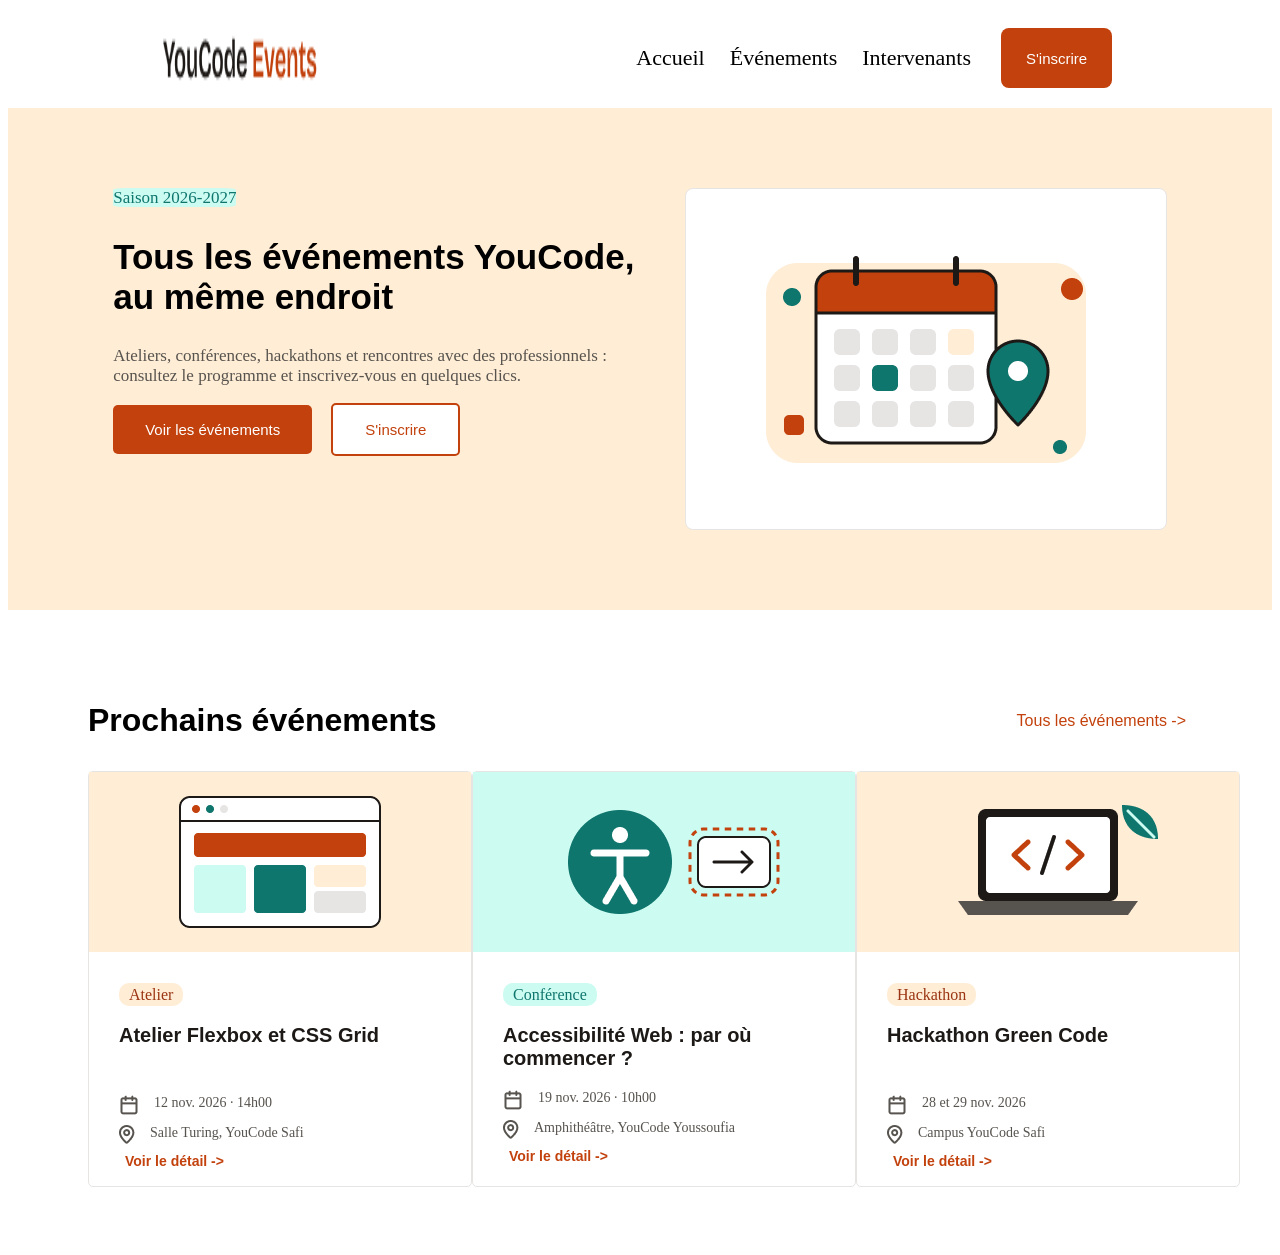
==== index.html @ da96677a "feat: add section two for show next events in page one" ====
<!doctype html>
<html lang="en">
  <head>
    <meta charset="UTF-8" />
    <meta name="viewport" content="width=device-width, initial-scale=1.0" />
    <link rel="stylesheet" href="css/style.css" />
    <title>YouCode Events</title>
  </head>
  <body>
    <header class="home_header">
      <img class="img" src="assets/icons/Logo.png" alt="logo" />
      <nav class="nav">
        <ul class="items">
          <li class="item"><a href="#Accueil">Accueil</a></li>
          <li class="item"><a href="#Événements">Événements</a></li>
          <li class="item"><a href="#Intervenants">Intervenants</a></li>
        </ul>
        <button class="btn">S'inscrire</button>
      </nav>
    </header>
    <main>
      <section class="home_container1">
        <div class="hero1">
          <span class="item1">Saison 2026-2027</span>
          <h2 class="item2">
            Tous les événements YouCode, <br />
            au même endroit
          </h2>
          <p class="item3">
            Ateliers, conférences, hackathons et rencontres avec des
            professionnels : <br />
            consultez le programme et inscrivez-vous en quelques clics.
          </p>
          <div class="item4">
            <button class="btn1">Voir les événements</button>
            <button class="btn2">S'inscrire</button>
          </div>
        </div>
        <div class="hero2">
          <img src="assets/images/backover.png" alt="backover" />
        </div>
      </section>

      <section class="home_container2">
        <div class="hero1">
          <h3 class="item">Prochains événements</h3>
          <button class="btn">Tous les événements -></button>
        </div>
        <div class="hero2">
          <div class="items">
            <img src="assets/images/Atelier CSS.png" alt="Atelier" />
            <div class="topic">
              <span>Atelier</span>
              <p>Atelier Flexbox et CSS Grid</p>
              <br />
              <div class="item">
                <img src="assets/icons/calendar.png" alt="calendar" />
                <span>12 nov. 2026 · 14h00</span>
              </div>
              <div class="item">
                <img src="assets/icons/Group.png" alt="locuation" />
                <span>Salle Turing, YouCode Safi</span>
              </div>
              <button class="btn">Voir le détail -></button>
            </div>
          </div>
          <div class="items">
            <img src="assets/images/Illustration.png" alt="Illustration" />
            <div class="topic">
              <span>Conférence</span>
              <p>
                Accessibilité Web : par où <br />
                commencer ?
              </p>
              <div class="item">
                <img src="assets/icons/calendar.png" alt="calendar" />
                <span>19 nov. 2026 · 10h00</span>
              </div>
              <div class="item">
                <img src="assets/icons/Group.png" alt="locuation" />
                <span>Amphithéâtre, YouCode Youssoufia</span>
              </div>
              <button class="btn">Voir le détail -></button>
            </div>
          </div>
          <div class="items">
            <img src="assets/images/image3.png" alt="image3" />
            <div class="topic">
              <span>Hackathon</span>
              <p>Hackathon Green Code</p>
              <br />
              <div class="item">
                <img src="assets/icons/calendar.png" alt="calendar" />
                <span>28 et 29 nov. 2026</span>
              </div>
              <div class="item">
                <img src="assets/icons/Group.png" alt="locuation" />
                <span>Campus YouCode Safi</span>
              </div>
              <button class="btn">Voir le détail -></button>
            </div>
          </div>
        </div>
      </section>
    </main>
    <footer></footer>
  </body>
</html>
---- css/style.css ----
/* Header */
.home_header {
  display: flex;
  justify-content: space-around;
  padding: 15px;
}

.home_header .nav {
  display: flex;
  gap: 25px;
}
.home_header .items {
  display: flex;
  list-style: none;
  gap: 25px;
  font-family: serif;
  font-size: 22px;
}

.home_header .items li > a {
  text-decoration: none;
  color: black;
}
.home_header .nav .btn {
  padding: 5px 25px;
  margin: 5px;
  background-color: #c2410c;
  border: none;
  border-radius: 8px;
  font-size: 15px;
  color: white;
}

/* section one */

.home_container1 {
  display: flex;
  justify-content: space-around;
  background-color: #ffedd5;
  padding: 80px;
}

.home_container1 > .hero2 {
  height: 340px;
  width: 480px;
  background-color: #ffffff;
  border: solid 1px #e7e5e4;
  border-radius: 8px;
  display: flex;
  justify-content: center;
  align-items: center;
}

.home_container1 .hero1 > .item1 {
  color: #0f766e;
  font-size: 17px;
  background-color: #ccfbf1;
  border: none;
  border-radius: 10%;
}

.home_container1 .hero1 > .item2 {
  font-family: sans-serif;
  font-size: 35px;
}

.home_container1 .hero1 > .item3 {
  font-size: 17px;
  color: #57534e;
}

.home_container1 .btn1 {
  padding: 16px 32px;
  background-color: #c2410c;
  color: white;
  border: none;
  border-radius: 5px;
  font-size: 15px;
}

.home_container1 .btn2 {
  padding: 16px 32px;
  background-color: #ffffff;
  color: #c2410c;
  border: solid 2px #c2410c;
  border-radius: 5px;
  font-size: 15px;
  margin-left: 15px;
}

.home_container2 {
  padding: 60px 80px;
}

.home_container2 .hero1 {
  display: flex;
  justify-content: space-between;
}

.home_container2 .hero1 > .item {
  font-family: sans-serif;
  font-size: 32px;
  font-weight: 600;
}

.home_container2 .hero1 > .btn {
  font-size: 16px;
  border: none;
  background-color: #ffffff;
  color: #c2410c;
}

.home_container2 .hero2 {
  display: flex;
  justify-content: space-around;
}

.home_container2 .hero2 > .items {
  width: 382px;
  height: 414px;
  background-color: #ffffff;
  border: solid 1px #e7e5e4;
  border-radius: 5px;
}

.home_container2 .hero2 > .items .topic {
  padding: 30px;
}

.home_container2 .hero2 > .items .topic > span {
  background-color: #ffedd5;
  border: none;
  border-radius: 10px;
  color: #9a3412;
  font-size: 16px;
  padding: 3px 10px;
}

.home_container2 .hero2 > .items:nth-child(2) .topic > span {
  background-color: #ccfbf1;
  color: #0f766e;
}

.home_container2 .hero2 > .items .topic > p {
  color: #1c1917;
  font-family: sans-serif;
  font-size: 20px;
  font-weight: 700;
}

.home_container2 .hero2 > .items .topic > .item {
  display: flex;
  gap: 15px;
  margin-top: 10px;
  color: #57534e;
  font-size: 14px;
}

.home_container2 .hero2 > .items .topic > .btn {
  color: #c2410c;
  font-family: sans-serif;
  font-size: 14px;
  font-weight: 600;
  border: none;
  background-color: #ffffff;
  margin-top: 8px;
}
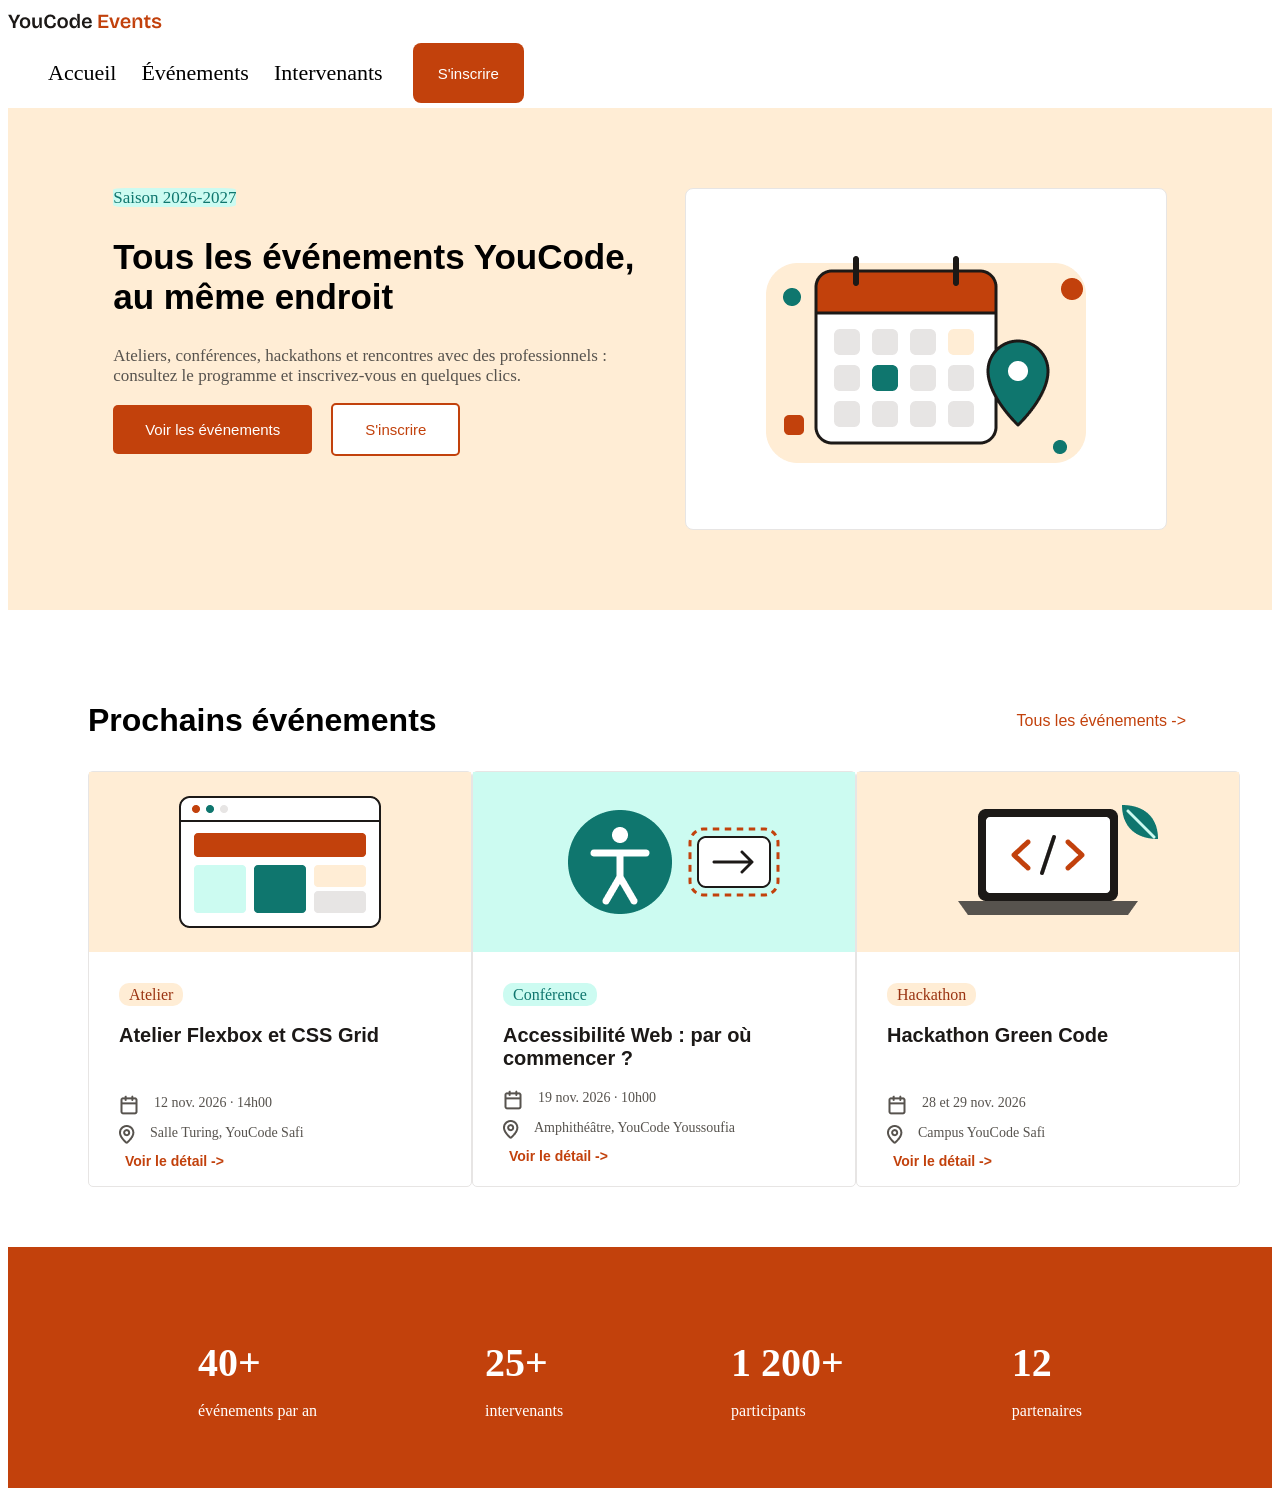
==== commit 91214921: "fix: some modifiction in style css" ====
--- a/index.html
+++ b/index.html
@@ -102,6 +102,26 @@
           </div>
         </div>
       </section>
+
+      <section class="home_container3">
+        <div >
+            <p class="item1">40+</p>
+            <p class="item2">événements par an</p>
+        </div>
+        <div>
+               <p class="item1">25+</p>
+            <p class="item2">intervenants</p>
+        </div>
+        <div>
+               <p class="item1">1 200+</p>
+            <p class="item2">participants </p>
+        </div>
+        <div>
+               <p class="item1">12</p>
+            <p class="item2">partenaires </p>
+        </div>
+
+      </section>
     </main>
     <footer></footer>
   </body>
--- a/css/style.css
+++ b/css/style.css
@@ -1,10 +1,5 @@
-/* Header */
-.home_header {
-  display: flex;
-  justify-content: space-around;
-  padding: 15px;
-}
 
+/* header */
 .home_header .nav {
   display: flex;
   gap: 25px;
@@ -165,3 +160,28 @@
   background-color: #ffffff;
   margin-top: 8px;
 }
+
+/* section three */
+
+.home_container3{
+  display: flex;
+  justify-content: space-evenly;
+  background-color: #C2410C;
+  padding: 52px 22px;
+}
+
+.home_container3 div > .item1{
+  color: #FFFFFF;
+  font-size: 40px;
+  font-style: bold;
+  font-weight: 700;
+  margin-bottom: 5px;
+
+}
+
+.home_container3 div > .item2{
+  color: #FFFFFF;
+  font-size: 16px;
+  font-weight: 400;
+
+}
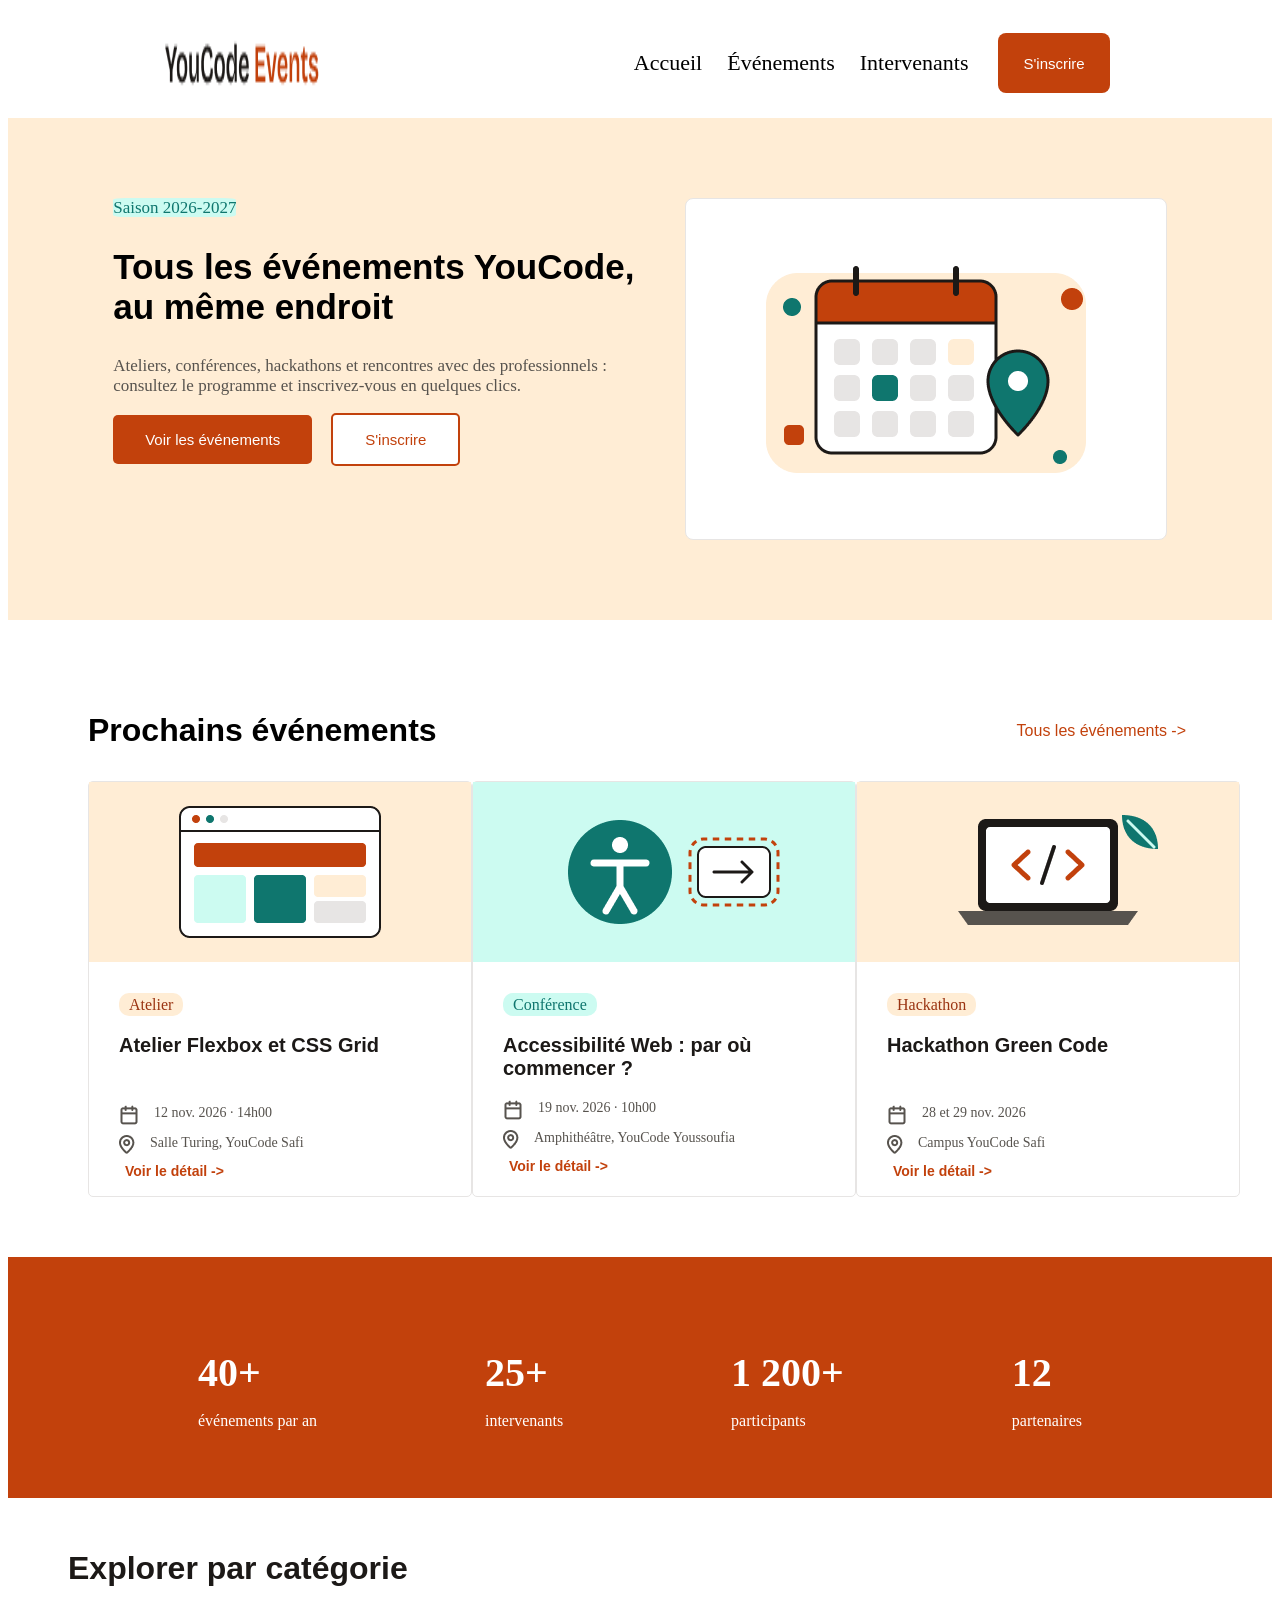
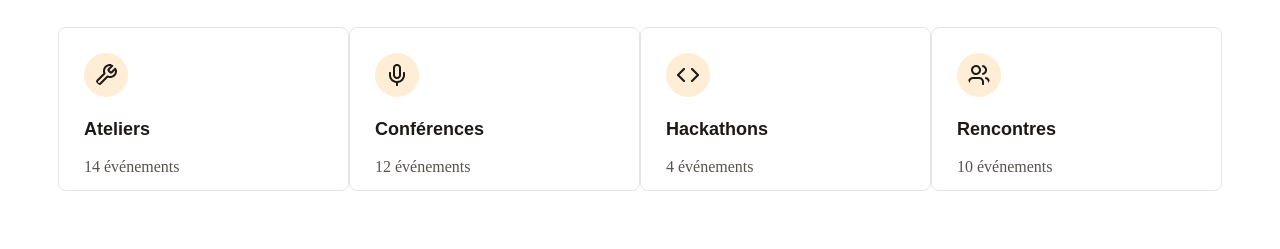
==== commit a80dcec8: "feat: add section four for category in page one" ====
--- a/index.html
+++ b/index.html
@@ -104,23 +104,51 @@
       </section>
 
       <section class="home_container3">
-        <div >
-            <p class="item1">40+</p>
-            <p class="item2">événements par an</p>
+        <div>
+          <p class="item1">40+</p>
+          <p class="item2">événements par an</p>
         </div>
         <div>
-               <p class="item1">25+</p>
-            <p class="item2">intervenants</p>
+          <p class="item1">25+</p>
+          <p class="item2">intervenants</p>
         </div>
         <div>
-               <p class="item1">1 200+</p>
-            <p class="item2">participants </p>
+          <p class="item1">1 200+</p>
+          <p class="item2">participants</p>
         </div>
         <div>
-               <p class="item1">12</p>
-            <p class="item2">partenaires </p>
+          <p class="item1">12</p>
+          <p class="item2">partenaires</p>
+        </div>
+      </section>
+
+      <section class="home_container4">
+        <h3>Explorer par catégorie</h3>
+        <div class="hero">
+           <div class="items">
+            <img class="item1" src="assets/icons/wrench.png" alt="icon1">
+            <p class="item2">Ateliers</p>
+            <p class="item3">14 événements</p>
+           </div>
+        <div class="items">
+            <img class="item1" src="assets/icons/Icone2.png" alt="icon2">
+            <p class="item2">Conférences</p>
+            <p class="item3">12 événements</p>
+        </div>
+        <div class="items">
+            <img class="item1" src="assets/icons/Icône3.png" alt="icon3">
+            <p class="item2">Hackathons</p>
+            <p class="item3">4 événements</p>
+        </div>
+        <div class="items">
+            <img class="item1" src="assets/icons/Icône4.png" alt="icon4">
+            <p class="item2">Rencontres</p>
+            <p class="item3">10 événements</p>
         </div>
 
+
+        </div>
+       
       </section>
     </main>
     <footer></footer>
--- a/css/style.css
+++ b/css/style.css
@@ -1,5 +1,11 @@
 
 /* header */
+.home_header{
+  display: flex;
+  justify-content: space-around;
+  padding: 20px;
+
+}
 .home_header .nav {
   display: flex;
   gap: 25px;
@@ -185,3 +191,52 @@
   font-weight: 400;
 
 }
+
+/* section 4 */
+
+.home_container4{
+  padding: 20px;
+}
+
+.home_container4 h3{
+  margin-left: 40px;
+  margin-bottom: 10px;
+  color: #1C1917;
+  font-family: sans-serif;
+  font-size: 32px;
+  font-weight: 700;
+}
+
+.home_container4 .hero{
+  display: flex;
+  justify-content: space-around;
+  padding: 30px;
+ 
+}
+
+.home_container4 .hero > .items{
+  width: 248px;
+  height: 112px;
+  border: solid 1px #E7E5E4;
+  background-color: #FFFFFF;
+  padding: 25px;
+  border-radius: 8px;
+}
+
+.home_container4 .hero > .items .item1{
+  background-color: #FFEDD5;
+  border-radius: 50%;
+  padding: 10px;
+}
+
+.home_container4 .hero > .items .item2{
+     color: #1C1917;
+     font-family: sans-serif;
+     font-size: 18px;
+     font-weight: 600;
+}
+
+.home_container4 .hero > .items .item3{
+      color:#57534E;
+
+}
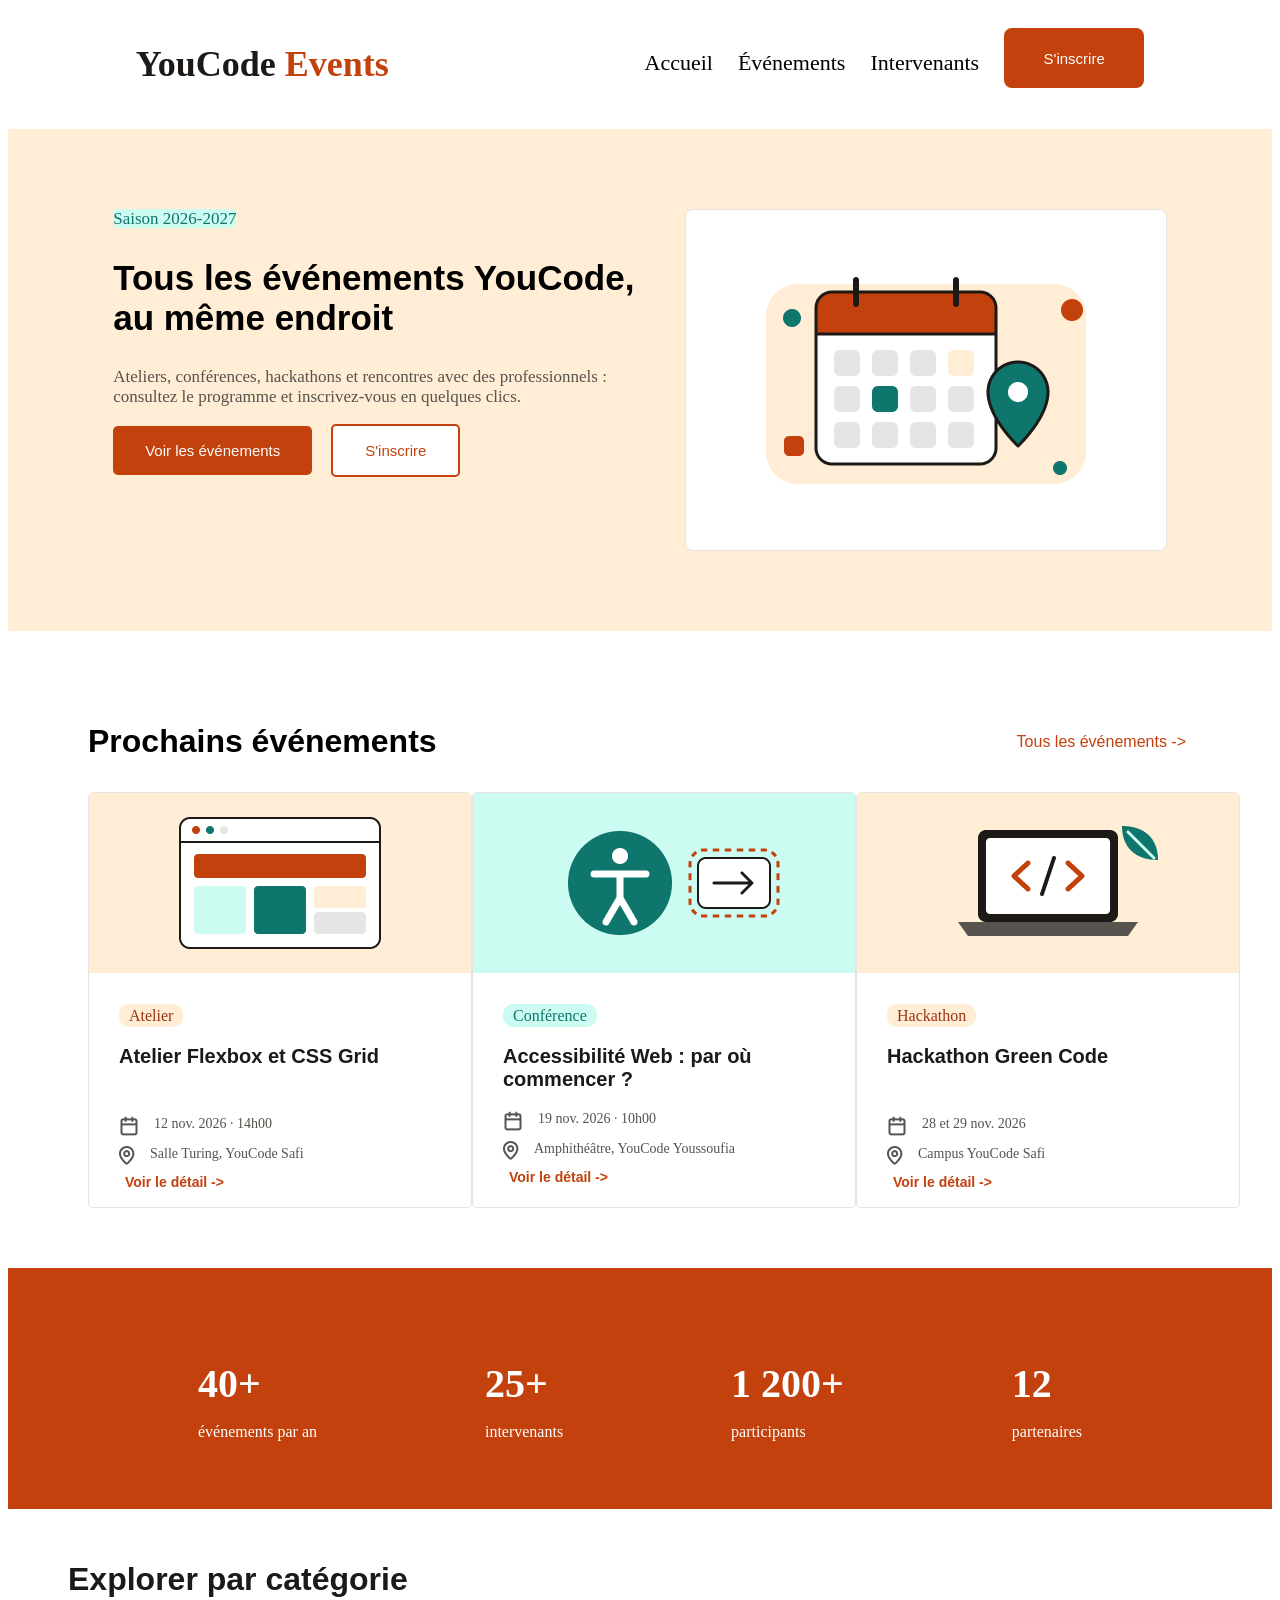
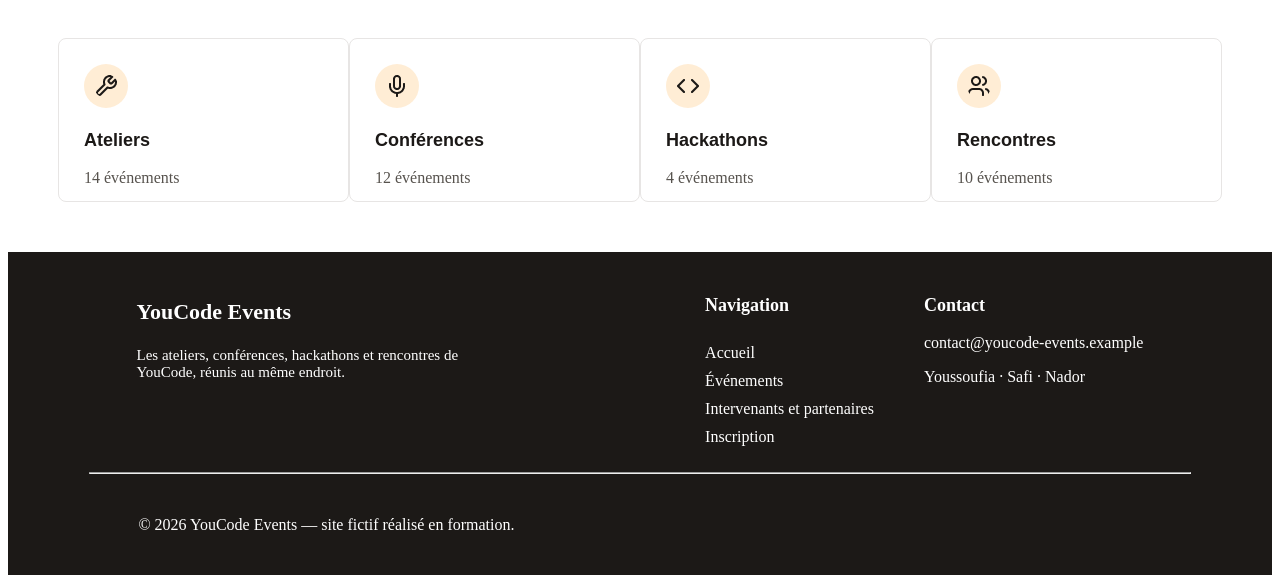
==== commit 85bd640f: "feat: add footer for page one" ====
--- a/index.html
+++ b/index.html
@@ -8,7 +8,7 @@
   </head>
   <body>
     <header class="home_header">
-      <img class="img" src="assets/icons/Logo.png" alt="logo" />
+      <h1 class="logo">YouCode <span>Events</span></h1>
       <nav class="nav">
         <ul class="items">
           <li class="item"><a href="#Accueil">Accueil</a></li>
@@ -125,32 +125,60 @@
       <section class="home_container4">
         <h3>Explorer par catégorie</h3>
         <div class="hero">
-           <div class="items">
-            <img class="item1" src="assets/icons/wrench.png" alt="icon1">
+          <div class="items">
+            <img class="item1" src="assets/icons/wrench.png" alt="icon1" />
             <p class="item2">Ateliers</p>
             <p class="item3">14 événements</p>
-           </div>
-        <div class="items">
-            <img class="item1" src="assets/icons/Icone2.png" alt="icon2">
+          </div>
+          <div class="items">
+            <img class="item1" src="assets/icons/Icone2.png" alt="icon2" />
             <p class="item2">Conférences</p>
             <p class="item3">12 événements</p>
-        </div>
-        <div class="items">
-            <img class="item1" src="assets/icons/Icône3.png" alt="icon3">
+          </div>
+          <div class="items">
+            <img class="item1" src="assets/icons/Icône3.png" alt="icon3" />
             <p class="item2">Hackathons</p>
             <p class="item3">4 événements</p>
-        </div>
-        <div class="items">
-            <img class="item1" src="assets/icons/Icône4.png" alt="icon4">
+          </div>
+          <div class="items">
+            <img class="item1" src="assets/icons/Icône4.png" alt="icon4" />
             <p class="item2">Rencontres</p>
             <p class="item3">10 événements</p>
+          </div>
         </div>
-
-
-        </div>
-       
       </section>
     </main>
-    <footer></footer>
+    <footer class="home_footer">
+      <div class="top1">
+        <div class="container1">
+          <div class="hero1">
+            <h3 class="item1">YouCode Events</h3>
+            <p class="item2">
+              Les ateliers, conférences, hackathons et rencontres de <br> YouCode,
+              réunis au même endroit.
+            </p>
+          </div>
+        </div>
+        <div class="container2">
+          <div class="hero1">
+            <p class="item1">Navigation</p>
+            <a href="">Accueil</a>
+            <a href="">Événements</a>
+            <a href="">Intervenants et partenaires</a>
+            <a href="">Inscription</a>
+            
+          </div>
+          <div class="hero2">
+            <p class="item1">Contact</p>
+            <p class="item2">contact@youcode-events.example</p>
+            <p class="item3">Youssoufia · Safi · Nador</p>
+          </div>
+        </div>
+      </div>
+      <br>
+      <hr width="1100px">
+      <br>
+      <p class="top2">© 2026 YouCode Events — site fictif réalisé en formation.</p>
+    </footer>
   </body>
 </html>
--- a/css/style.css
+++ b/css/style.css
@@ -4,6 +4,16 @@
   display: flex;
   justify-content: space-around;
   padding: 20px;
+
+}
+.home_header .logo{
+  font-size: 36px;
+  color: #1C1917;
+  font-weight: 600;
+  margin-top: 15px;
+}
+.home_header .logo > span{
+  color:#C2410C;
 
 }
 .home_header .nav {
@@ -22,10 +32,10 @@
   text-decoration: none;
   color: black;
 }
-.home_header .nav .btn {
-  padding: 5px 25px;
-  margin: 5px;
-  background-color: #c2410c;
+.home_header .nav > .btn {
+  width: 140px;
+  height: 60px;
+  background-color: #C2410C;
   border: none;
   border-radius: 8px;
   font-size: 15px;
@@ -239,4 +249,76 @@
 .home_container4 .hero > .items .item3{
       color:#57534E;
 
-}+}
+
+/* footer */
+
+.home_footer{
+  padding: 25px  5px ;
+  background-color: #1C1917;
+   color: #FFFFFF;
+}
+
+.home_footer .top1{
+  display: flex;
+  justify-content: space-around;
+}
+
+.home_footer .container2 {
+  display: flex;
+  justify-content: space-between;
+
+
+}
+
+.home_footer .container1 .item1{
+  font-size: 22px;
+  font-weight: 700;
+ 
+}
+
+.home_footer .container1 .item2{
+  font-size: 15px;
+  color: #FFFFFF;
+ 
+}
+
+.home_footer .container2 > .hero1 .item1{
+  font-size: 18px;
+  font-weight: 600;
+  
+}
+
+.home_footer .container2 > .hero2 .item1{
+  font-size: 18px;
+  font-weight: 600;
+  
+}
+
+.home_footer .container2{
+  display: flex;
+  justify-content: space-between;
+  gap: 50px;
+  
+}
+
+.home_footer .top1 > .container2 > .hero1  {
+  display:  flex;
+  flex-direction: column;
+  gap:10px;
+ 
+}
+
+.home_footer .container2 .hero1 > a{
+  text-decoration: none;
+  color: #FFFFFF;
+  
+}
+
+.home_footer > .top2{
+  color:#FFFFFF;
+  font-size: 16px;
+  margin-left: 10%;
+
+}
+
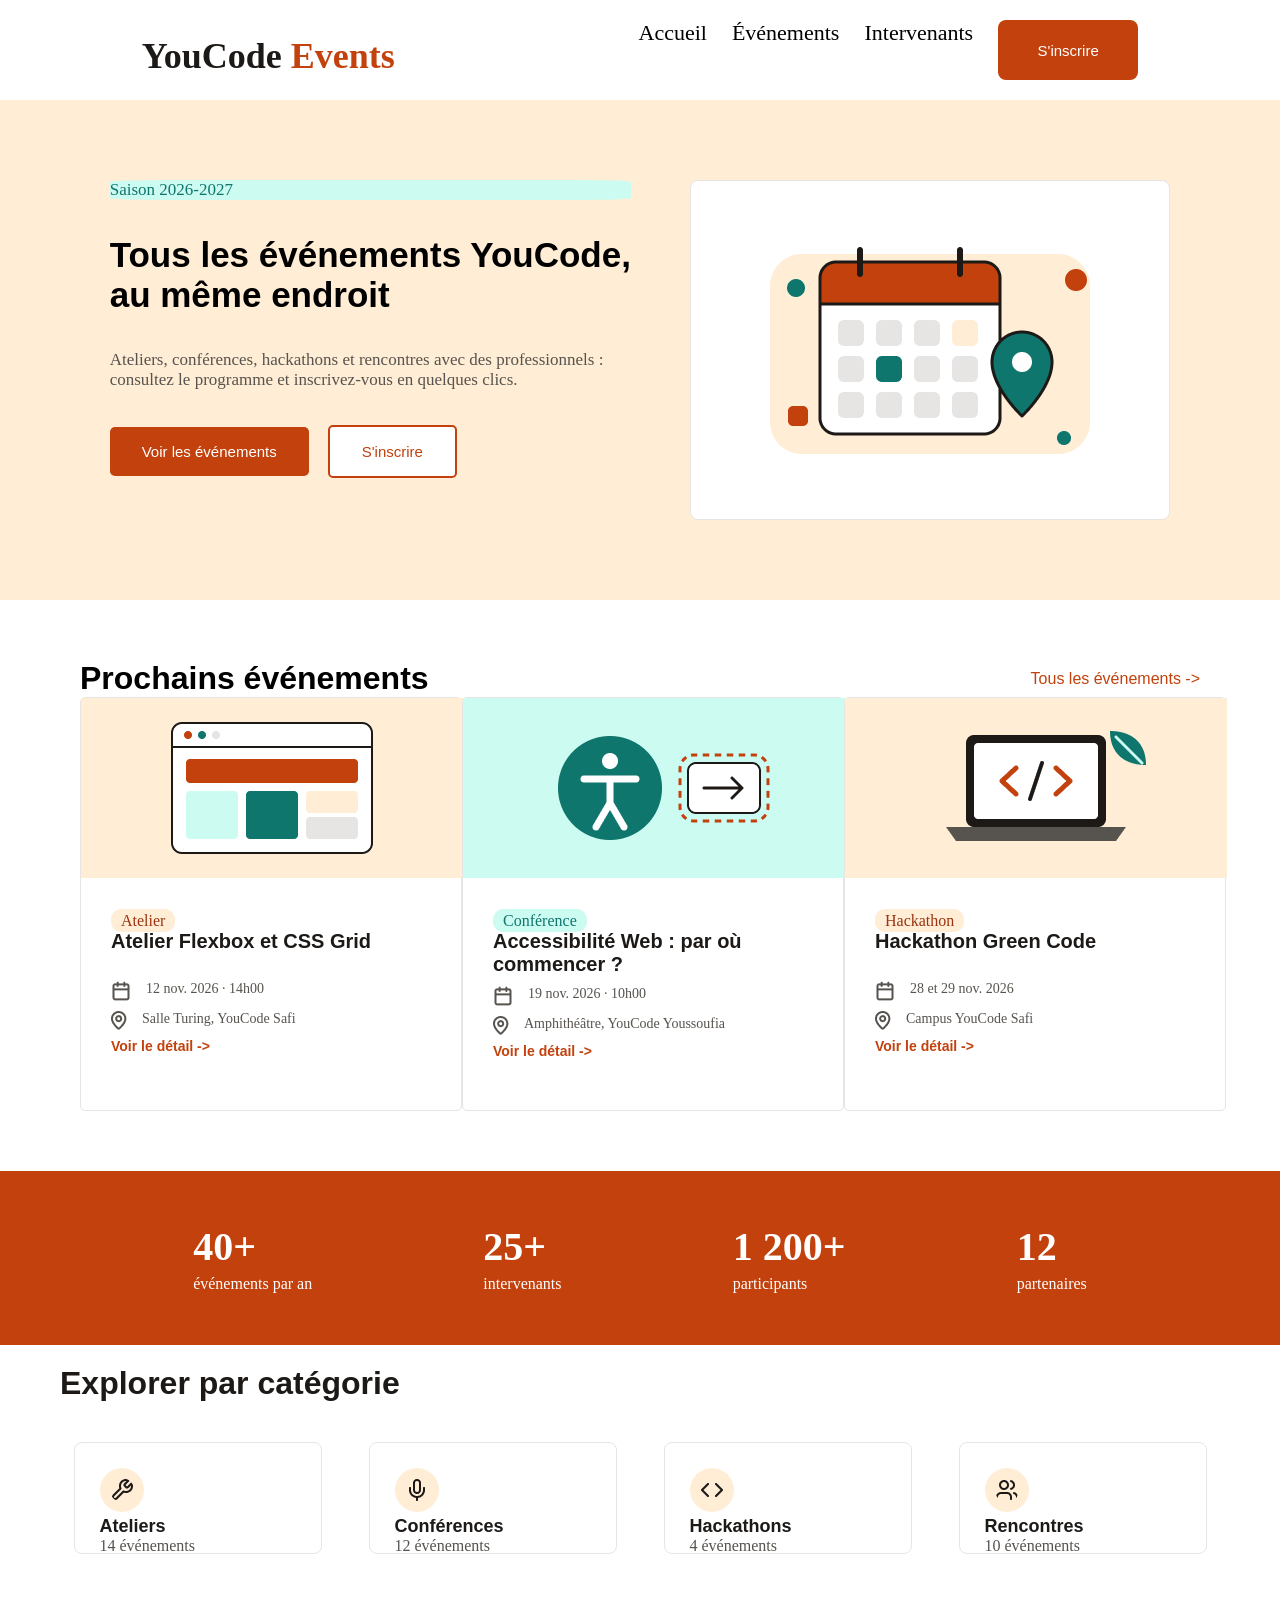
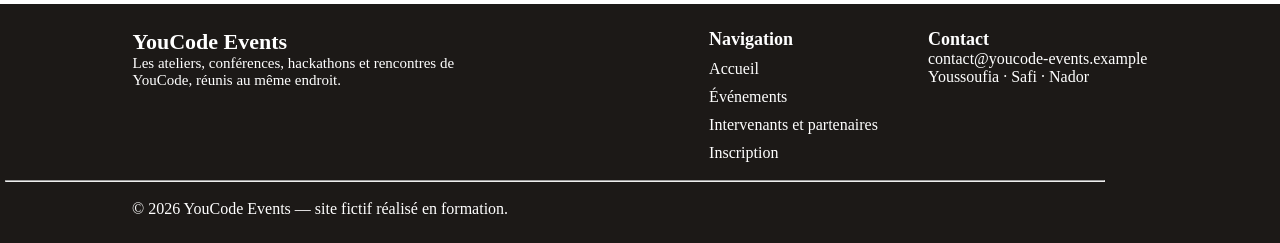
==== commit e3594508: "feat: add responsive desgn for mobile and tablet" ====
--- a/index.html
+++ b/index.html
@@ -4,12 +4,13 @@
     <meta charset="UTF-8" />
     <meta name="viewport" content="width=device-width, initial-scale=1.0" />
     <link rel="stylesheet" href="css/style.css" />
+    <link rel="stylesheet" href="css/respon.css">
     <title>YouCode Events</title>
   </head>
   <body>
     <header class="home_header">
       <h1 class="logo">YouCode <span>Events</span></h1>
-      <nav class="nav">
+      <nav class="nav" id="main-navigation">
         <ul class="items">
           <li class="item"><a href="#Accueil">Accueil</a></li>
           <li class="item"><a href="#Événements">Événements</a></li>
@@ -88,7 +89,7 @@
             <div class="topic">
               <span>Hackathon</span>
               <p>Hackathon Green Code</p>
-              <br />
+              <br/>
               <div class="item">
                 <img src="assets/icons/calendar.png" alt="calendar" />
                 <span>28 et 29 nov. 2026</span>
@@ -180,5 +181,6 @@
       <br>
       <p class="top2">© 2026 YouCode Events — site fictif réalisé en formation.</p>
     </footer>
+    <script src="javascript/script.js" defer></script>
   </body>
 </html>
--- a/css/style.css
+++ b/css/style.css
@@ -1,3 +1,8 @@
+*{
+  margin: 0;
+  padding: 0;
+  box-sizing: border-box;
+}
 
 /* header */
 .home_header{
@@ -49,6 +54,13 @@
   justify-content: space-around;
   background-color: #ffedd5;
   padding: 80px;
+}
+
+.home_container1 > .hero1{
+  display: flex;
+  flex-direction: column;
+  gap:35px;
+
 }
 
 .home_container1 > .hero2 {
--- a/css/respon.css
+++ b/css/respon.css
@@ -0,0 +1,396 @@
+@media (max-width: 420px) {
+  .home_header {
+    display: flex;
+    flex-wrap: wrap;
+    justify-content: space-between;
+    align-items: center;
+    gap: 10px;
+    padding: 15px;
+  }
+
+  .home_header .logo {
+    font-size: 25px;
+    margin-top: 0;
+  }
+  .home_header .nav {
+    display: none;
+  }
+  .home_container1 {
+    display: flex;
+    flex-wrap: wrap;
+    justify-content: center;
+    gap: 25px;
+    padding: 25px 15px;
+  }
+
+  .home_container1 .hero1 {
+    flex: 1 1 100%;
+    min-width: 0;
+  }
+
+  .home_container1 .hero1 .item2 {
+    font-size: 27px;
+  }
+
+  .home_container1 .hero1 .item3 {
+    font-size: 15px;
+  }
+
+  .home_container1 .hero1 br {
+    display: none;
+  }
+
+  .home_container1 .item4 {
+    display: flex;
+    flex-wrap: wrap;
+    gap: 10px;
+  }
+
+  .home_container1 .btn1,
+  .home_container1 .btn2 {
+    flex: 1 1 140px;
+    margin-left: 0;
+    padding: 12px;
+  }
+
+  .home_container1 .hero2 {
+    display: flex;
+    flex: 1 1 100%;
+    justify-content: center;
+    align-items: center;
+    width: 100%;
+    max-width: 100%;
+    height: auto;
+    min-width: 0;
+    padding: 10px;
+  }
+
+  .home_container1 .hero2 img {
+    max-width: 100%;
+    height: auto;
+  }
+  .home_container2 {
+    padding: 30px 15px;
+  }
+
+  .home_container2 .hero1 {
+    display: flex;
+    flex-wrap: wrap;
+    gap: 15px;
+  }
+
+  .home_container2 .hero1 .item {
+    font-size: 25px;
+  }
+
+  .home_container2 .hero2 {
+    display: flex;
+    flex-wrap: wrap;
+    gap: 20px;
+  }
+
+  .home_container2 .hero2 > .items {
+    display: flex;
+    flex: 1 1 100%;
+    flex-wrap: wrap;
+    width: 100%;
+    min-width: 0;
+    height: auto;
+  }
+
+  .home_container2 .hero2 > .items > img {
+    width: 100%;
+    max-width: 100%;
+    height: auto;
+  }
+
+  .home_container2 .hero2 > .items .topic {
+    padding: 20px;
+    width: 100%;
+    min-width: 0;
+  }
+
+  .home_container2 .hero2 > .items .topic p br {
+    display: none;
+  }
+
+  .home_container2 .hero2 > .items .topic > .item {
+    display: flex;
+    flex-wrap: wrap;
+    gap: 10px;
+    min-width: 0;
+  }
+
+  .home_container3 {
+    display: flex;
+    flex-wrap: wrap;
+    justify-content: center;
+    gap: 25px 10px;
+    padding: 30px 15px;
+  }
+
+  .home_container3 > div {
+    flex: 1 1 40%;
+    min-width: 0;
+  }
+
+  .home_container3 div > .item1 {
+    font-size: 30px;
+  }
+
+  .home_container3 div > .item2 {
+    font-size: 14px;
+  }
+
+ 
+  .home_container4 {
+    padding: 20px 15px;
+  }
+
+  .home_container4 h3 {
+    margin-left: 0;
+    font-size: 25px;
+  }
+
+  .home_container4 .hero {
+    display: flex;
+    flex-wrap: wrap;
+    gap: 15px;
+    padding: 20px 0;
+  }
+
+  .home_container4 .hero > .items {
+    display: flex;
+    flex: 1 1 140px;
+    flex-wrap: wrap;
+    align-items: center;
+    gap: 10px;
+    width: auto;
+    min-width: 0;
+    height: auto;
+    padding: 15px;
+  }
+
+  .home_container4 .hero > .items .item2,
+  .home_container4 .hero > .items .item3 {
+    overflow-wrap: anywhere;
+  }
+
+  .home_footer {
+    padding: 25px 15px;
+  }
+
+  .home_footer .top1 {
+    display: flex;
+    flex-wrap: wrap;
+    gap: 25px;
+  }
+
+  .home_footer .container1,
+  .home_footer .container2 {
+    display: flex;
+    flex: 1 1 100%;
+    flex-wrap: wrap;
+    gap: 25px;
+    min-width: 0;
+  }
+
+  .home_footer .container2 > .hero1,
+  .home_footer .container2 > .hero2 {
+    flex: 1 1 140px;
+    min-width: 0;
+    overflow-wrap: anywhere;
+  }
+
+  .home_footer .container1 .item2 br {
+    display: none;
+  }
+
+  .home_footer hr {
+    width: 100%;
+  }
+
+  .home_footer > .top2 {
+    margin-left: 0;
+    font-size: 13px;
+  }
+}
+/* tablet */
+
+@media (min-width: 420px) and (max-width: 768px) {
+  .home_header {
+    display: flex;
+    flex-wrap: wrap;
+    justify-content: space-between;
+    align-items: center;
+    gap: 15px;
+  }
+
+  .home_header .logo {
+    font-size: 30px;
+    margin-top: 0;
+  }
+
+  .home_header .nav {
+    display: flex;
+    flex-wrap: wrap;
+    flex-grow: 1;
+    justify-content: center;
+    gap: 15px;
+  }
+
+  .home_header .items {
+    display: flex;
+    flex-wrap: wrap;
+    justify-content: center;
+    gap: 15px;
+    font-size: 18px;
+  }
+
+  .home_header .nav > .btn {
+    flex-grow: 1;
+    max-width: 180px;
+  }
+
+  .home_container1 {
+    display: flex;
+    flex-wrap: wrap;
+    justify-content: center;
+    gap: 30px;
+    padding: 40px;
+  }
+
+  .home_container1 > .hero1 {
+    flex-grow: 1;
+    min-width: 280px;
+  }
+
+  .home_container1 > .hero2 {
+    display: flex;
+    flex-grow: 1;
+    justify-content: center;
+    align-items: center;
+    min-width: 280px;
+    max-width: 100%;
+  }
+
+  .home_container1 .hero1 > .item2 {
+    font-size: 30px;
+  }
+
+  .home_container1 .hero1 br {
+    display: none;
+  }
+
+  .home_container1 .item4 {
+    display: flex;
+    flex-wrap: wrap;
+    gap: 10px;
+  }
+
+  .home_container1 .btn1,
+  .home_container1 .btn2 {
+    flex-grow: 1;
+    margin-left: 0;
+  }
+
+  .home_container2 {
+    padding: 40px 25px;
+  }
+
+  .home_container2 .hero1 {
+    display: flex;
+    flex-wrap: wrap;
+    align-items: center;
+    gap: 15px;
+  }
+
+  .home_container2 .hero2 {
+    display: flex;
+    flex-wrap: wrap;
+    justify-content: center;
+    gap: 20px;
+  }
+
+  .home_container2 .hero2 > .items {
+    display: flex;
+    flex-direction: column;
+    flex-grow: 1;
+    width: auto;
+    max-width: 100%;
+    min-width: 280px;
+    height: auto;
+  }
+
+  .home_container2 .hero2 > .items > img {
+    max-width: 100%;
+    height: auto;
+  }
+
+  .home_container2 .hero2 > .items .topic {
+    padding: 20px;
+  }
+
+  .home_container2 .hero2 > .items .topic p br {
+    display: none;
+  }
+
+  .home_container3 {
+    display: flex;
+    flex-wrap: wrap;
+    justify-content: center;
+    gap: 25px;
+  }
+
+  .home_container3 > div {
+    flex-grow: 1;
+    min-width: 140px;
+    text-align: center;
+  }
+
+  .home_container4 .hero {
+    display: flex;
+    flex-wrap: wrap;
+    justify-content: center;
+    gap: 20px;
+  }
+
+  .home_container4 .hero > .items {
+    flex-grow: 1;
+    width: auto;
+    max-width: 100%;
+    min-width: 220px;
+    height: auto;
+  }
+
+  .home_footer .top1 {
+    display: flex;
+    flex-wrap: wrap;
+    gap: 30px;
+  }
+
+  .home_footer .container1,
+  .home_footer .container2 {
+    display: flex;
+    flex-wrap: wrap;
+    flex-grow: 1;
+    gap: 25px;
+    min-width: 0;
+  }
+
+  .home_footer .container2 > .hero1,
+  .home_footer .container2 > .hero2 {
+    flex-grow: 1;
+    min-width: 180px;
+    overflow-wrap: anywhere;
+  }
+
+  .home_footer hr {
+    max-width: 100%;
+  }
+
+  .home_footer > .top2 {
+    margin-left: 0;
+  }
+}
+
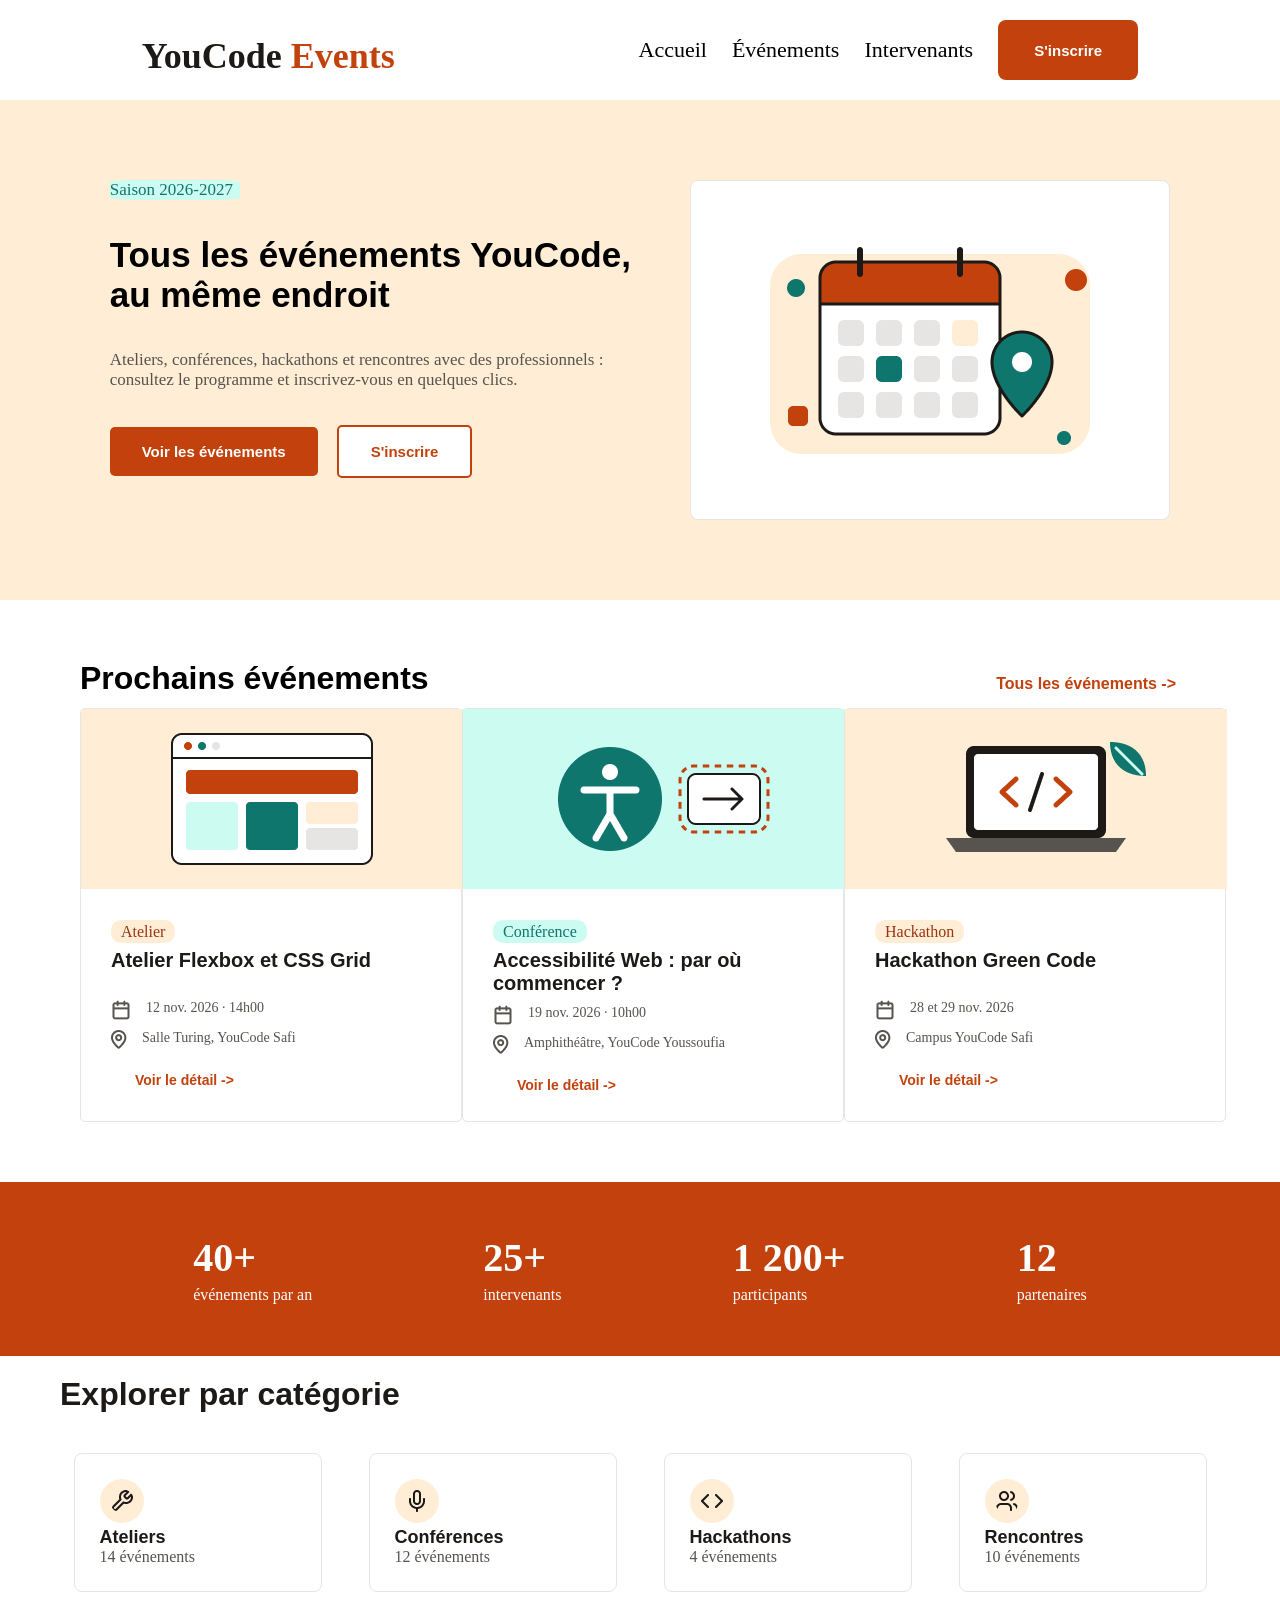
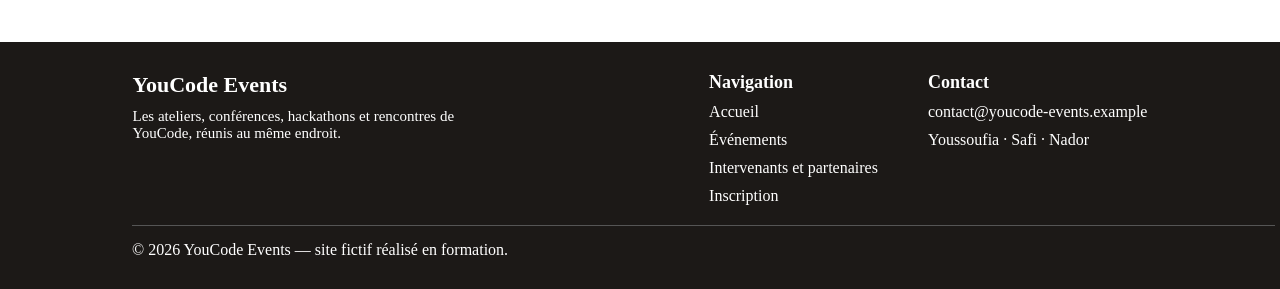
==== commit dc93f311: "feat: add form for regester with validation the inputs" ====
--- a/index.html
+++ b/index.html
@@ -176,9 +176,8 @@
           </div>
         </div>
       </div>
-      <br>
-      <hr width="1100px">
-      <br>
+       <div class="line"></div>
+
       <p class="top2">© 2026 YouCode Events — site fictif réalisé en formation.</p>
     </footer>
     <script src="javascript/script.js" defer></script>
--- a/css/style.css
+++ b/css/style.css
@@ -23,6 +23,7 @@
 }
 .home_header .nav {
   display: flex;
+  align-items: center;
   gap: 25px;
 }
 .home_header .items {
@@ -79,7 +80,8 @@
   font-size: 17px;
   background-color: #ccfbf1;
   border: none;
-  border-radius: 10%;
+  border-radius: 15%;
+  width: 130px;
 }
 
 .home_container1 .hero1 > .item2 {
@@ -157,6 +159,8 @@
   color: #9a3412;
   font-size: 16px;
   padding: 3px 10px;
+  
+  
 }
 
 .home_container2 .hero2 > .items:nth-child(2) .topic > span {
@@ -169,6 +173,7 @@
   font-family: sans-serif;
   font-size: 20px;
   font-weight: 700;
+  margin-top: 8px;
 }
 
 .home_container2 .hero2 > .items .topic > .item {
@@ -238,7 +243,6 @@
 
 .home_container4 .hero > .items{
   width: 248px;
-  height: 112px;
   border: solid 1px #E7E5E4;
   background-color: #FFFFFF;
   padding: 25px;
@@ -266,9 +270,11 @@
 /* footer */
 
 .home_footer{
-  padding: 25px  5px ;
+  margin: 0;
+  padding: 30px  5px ;
   background-color: #1C1917;
-   color: #FFFFFF;
+  color: #FFFFFF;
+  
 }
 
 .home_footer .top1{
@@ -294,6 +300,16 @@
   color: #FFFFFF;
  
 }
+
+
+.home_footer .container1 .hero1{
+  display:  flex;
+  flex-direction: column;
+  gap:10px;
+ 
+}
+
+
 
 .home_footer .container2 > .hero1 .item1{
   font-size: 18px;
@@ -321,16 +337,340 @@
  
 }
 
+.home_footer .top1 > .container2 > .hero2 {
+  display:  flex;
+  flex-direction: column;
+  gap:10px;
+ 
+}
+
+
 .home_footer .container2 .hero1 > a{
   text-decoration: none;
   color: #FFFFFF;
   
 }
 
+.line{
+   padding-bottom: 20px;
+   color: #E7E5E4;
+}
+
 .home_footer > .top2{
+  border-top: 1px solid #555;
+  padding-top: 15px;
   color:#FFFFFF;
   font-size: 16px;
   margin-left: 10%;
 
 }
 
+
+/* inscription */
+
+.detail_contanier1 h1 {
+    font-size: 28px;
+    margin-bottom: 15px;
+    color: #222;
+}
+
+.detail_contanier1 p {
+    font-size: 14px;
+    color: #666;
+    line-height: 1.5;
+}
+.detail_contanier1 {
+    background-color: #ffedd5;
+    padding: 48px 0;
+} 
+
+
+/* form */
+
+
+.main{
+  margin: 0;
+  padding: 30px 16px;
+  font-family: Arial, Helvetica, sans-serif;
+  color: #252321;
+  background: #f7f6f5;
+}
+
+.form-card {
+  width: 100%;
+  max-width: 720px;
+  margin: 0 auto;
+  padding: 32px;
+  background: #fff;
+  border: 1px solid #e3e0de;
+  border-radius: 15px;
+}
+
+.form-card > h2 {
+  font-size: 32px;
+}
+
+.form-card p {
+  margin: 0 0 28px;
+  color: #5f5a57;
+  font-size: 14px;
+}
+
+.form-inputs {
+  display: grid;
+  grid-template-columns: repeat(2, minmax(0, 1fr));
+  gap: 28px 16px;
+}
+
+.input {
+  display: flex;
+  flex-direction: column;
+ 
+}
+
+.input input{
+  padding: 12px 0px ;
+  border-radius: 8px;
+  border: 1px solid gray;
+}
+
+.input label,
+.level legend {
+  margin-bottom: 10px;
+  font-size: 14px;
+  font-weight: 600;
+}
+
+.full-width {
+  display: flex;
+  flex-direction: column;
+  gap: 10px;
+}
+
+.full-width select{
+  width: 100%;
+  height: 40px;
+  border-radius: 8px;
+  
+}
+
+textarea {
+  width: 100%;
+  min-width: 0;
+  padding: 14px 16px;
+  border: 1px solid #88817d;
+  border-radius: 9px;
+  background: #fff;
+  color: #282522;
+  font: inherit;
+  font-size: 15px;
+  outline: none;
+}
+
+input::placeholder,
+textarea::placeholder {
+  color: #625d59;
+  opacity: 1;
+}
+
+input:required:user-invalid,
+select:required:user-invalid{
+  border: 2px solid #e00000;
+}
+
+input:required:user-valid{
+  border: 2px solid #008c35;
+}
+
+.error,
+.success {
+  display: none;
+  margin-top: 8px;
+  font-size: 13px;
+}
+
+.error {
+  color: #e00000;
+}
+
+.success {
+  color: #008c35;
+}
+
+input:user-invalid ~ .error {
+  display: block;
+}
+
+input:user-valid ~ .success {
+  display: block;
+}
+
+
+select {
+  appearance: none;
+  cursor: pointer;
+  color: #625d59;
+  background-image: url("data:image/svg+xml,%3Csvg xmlns='http://www.w3.org/2000/svg' width='16' height='16' viewBox='0 0 24 24' fill='none' stroke='%23625d59' stroke-width='2.5' stroke-linecap='round' stroke-linejoin='round'%3E%3Cpath d='m6 9 6 6 6-6'/%3E%3C/svg%3E");
+  background-repeat: no-repeat;
+  background-position: right 18px center;
+  padding-right: 44px;
+}
+
+.level {
+  margin: 26px 0 0;
+  padding: 0;
+  border: 0;
+}
+
+.level legend {
+  padding: 0;
+}
+
+.options {
+  display: flex;
+  flex-wrap: wrap;
+  align-items: center;
+  gap: 16px 24px;
+}
+
+.options label {
+  display: inline-flex;
+  align-items: center;
+  gap: 10px;
+  cursor: pointer;
+  font-size: 15px;
+}
+
+input[type="radio"] {
+  appearance: none;
+  width: 24px;
+  height: 24px;
+  margin: 0;
+  border: 2px solid #88817d;
+  border-radius: 50%;
+  cursor: pointer;
+  display: grid;
+  place-content: center;
+  flex-shrink: 0;
+}
+
+input[type="radio"]::before {
+  content: "";
+  width: 12px;
+  height: 12px;
+  border-radius: 50%;
+  background: #c83e08;
+  transform: scale(0);
+}
+
+input[type="radio"]:checked {
+  border-color: #c83e08;
+}
+
+input[type="radio"]:checked::before {
+  transform: scale(1);
+}
+
+/* Message */
+.message-field textarea {
+  min-height: 120px;
+  resize: vertical;
+}
+
+/* Consent checkbox */
+.consent {
+  display: flex;
+  align-items: flex-start;
+  gap: 12px;
+  margin: 24px 0;
+}
+
+input[type="checkbox"] {
+  appearance: none;
+  width: 24px;
+  height: 24px;
+  flex-shrink: 0;
+  margin: 0;
+  border: 2px solid #88817d;
+  border-radius: 4px;
+  cursor: pointer;
+  display: grid;
+  place-content: center;
+}
+
+input[type="checkbox"]:checked {
+  background: #c83e08;
+  border-color: #c83e08;
+}
+
+input[type="checkbox"]:checked::before {
+  content: "✓";
+  color: #fff;
+  font-size: 17px;
+  font-weight: bold;
+}
+
+.consent label {
+  padding-top: 2px;
+  font-size: 15px;
+  line-height: 1.6;
+  cursor: pointer;
+}
+
+
+/* Submit button */
+button {
+  padding: 15px 24px;
+  border: 0;
+  border-radius: 8px;
+  background: #c83e08;
+  color: white;
+  font-size: 15px;
+  font-weight: 600;
+  cursor: pointer;
+}
+
+button:hover {
+  background: #a93205;
+}
+
+/* Mobile responsive layout */
+@media (max-width: 560px) {
+  body {
+    padding: 16px 10px;
+  }
+
+  .form-card {
+    padding: 24px 18px;
+  }
+
+  h1 {
+    font-size: 26px;
+  }
+
+  .form-grid {
+    grid-template-columns: 1fr;
+    gap: 22px;
+  }
+
+  .full-width {
+    margin-top: 24px;
+  }
+
+  .radio-options {
+    gap: 14px;
+  }
+
+  button {
+    width: 100%;
+  }
+}
+
+
+
+
+
+
+
+
+
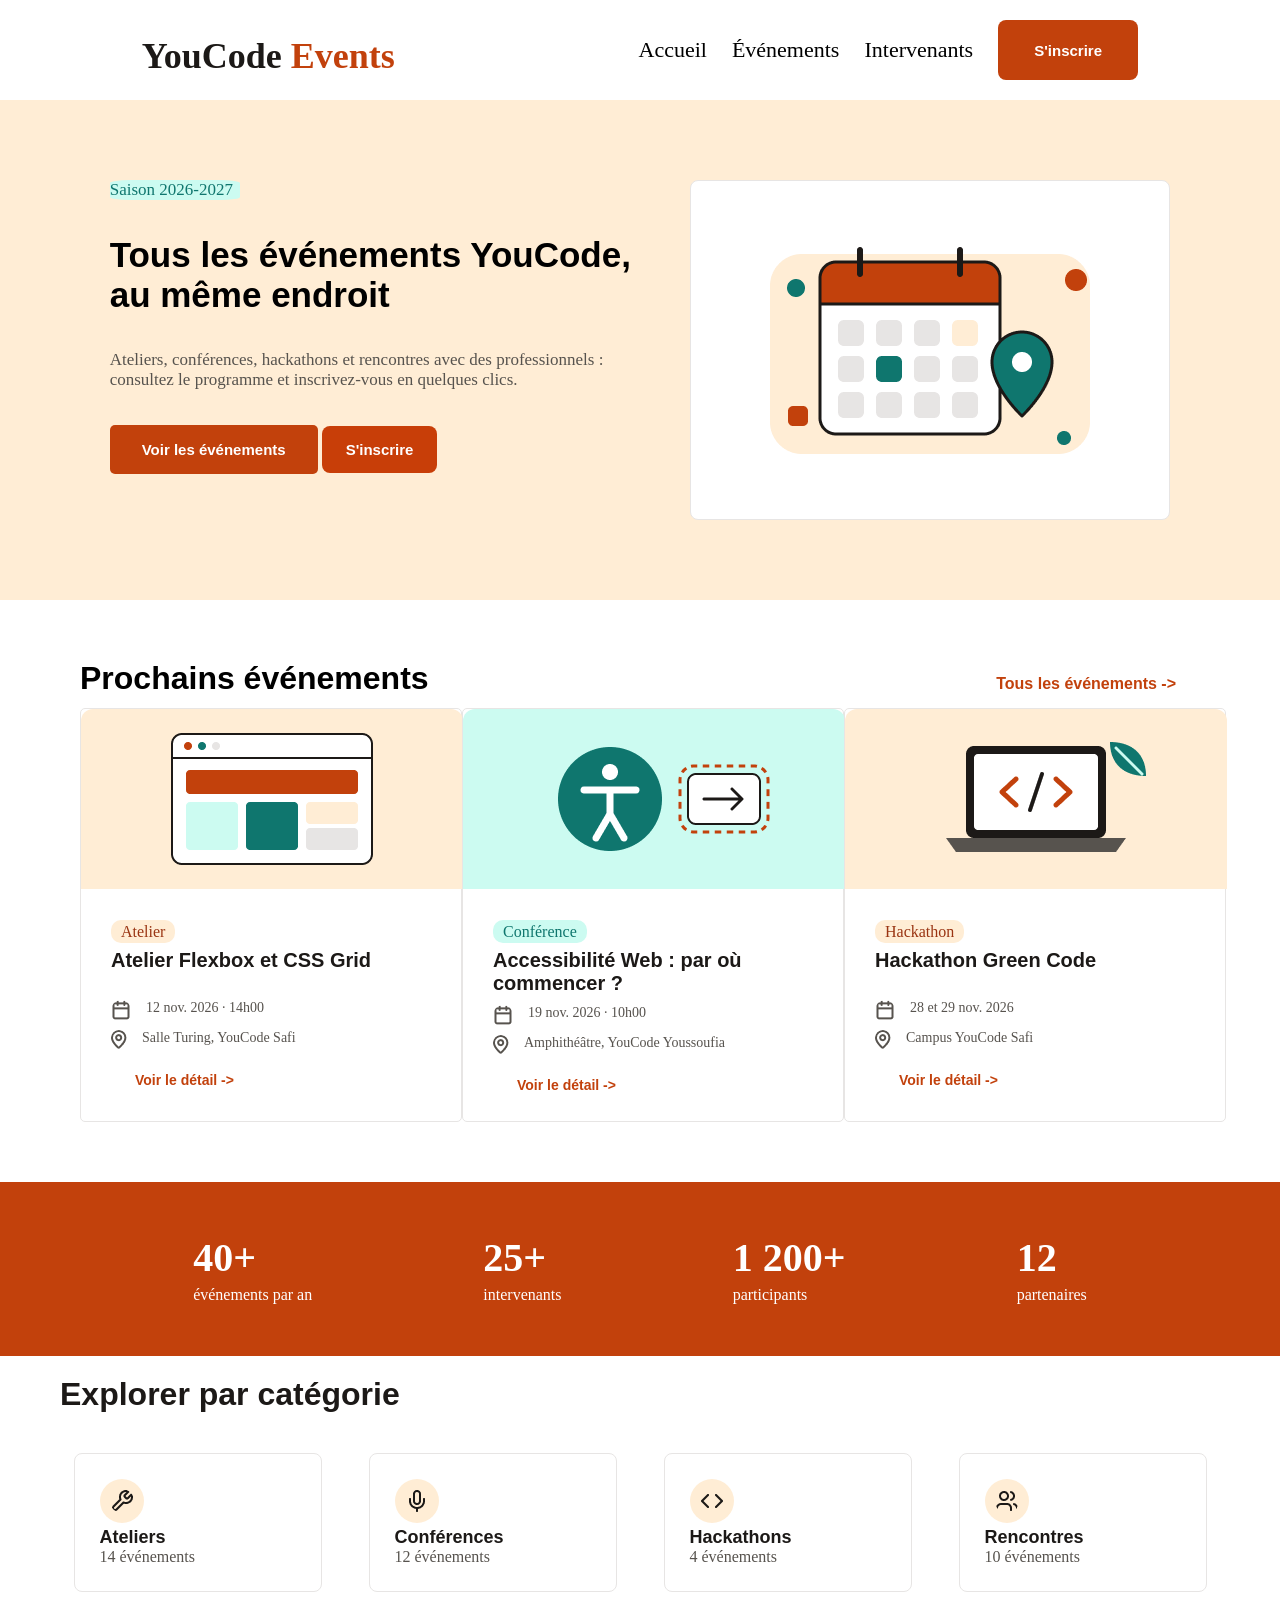
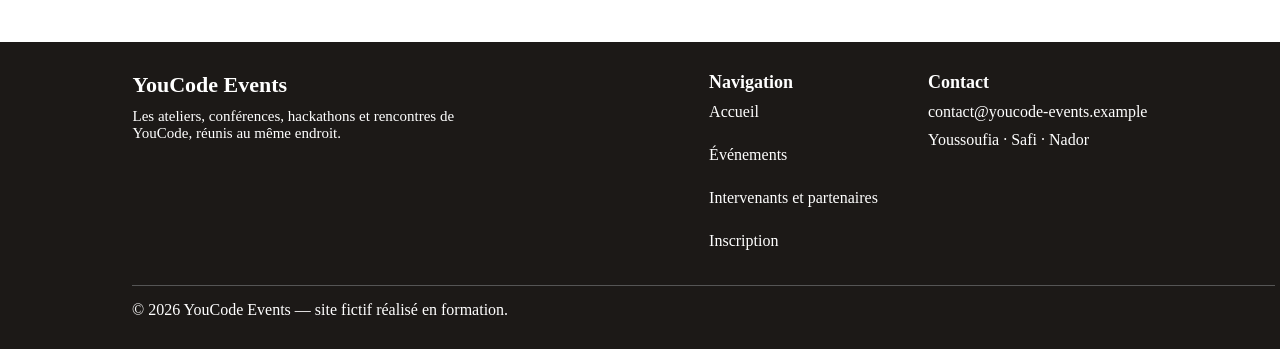
==== commit b2073e8b: "modify: some modifiction in links page" ====
--- a/index.html
+++ b/index.html
@@ -12,11 +12,11 @@
       <h1 class="logo">YouCode <span>Events</span></h1>
       <nav class="nav" id="main-navigation">
         <ul class="items">
-          <li class="item"><a href="#Accueil">Accueil</a></li>
-          <li class="item"><a href="#Événements">Événements</a></li>
-          <li class="item"><a href="#Intervenants">Intervenants</a></li>
+          <li class="item"><a href="index.html">Accueil</a></li>
+          <li class="item"><a href="evenements.html">Événements</a></li>
+          <li class="item"><a href="intervenants.html">Intervenants</a></li>
         </ul>
-        <button class="btn">S'inscrire</button>
+        <button class="btn"><a href="inscription.html">S'inscrire</a></button>
       </nav>
     </header>
     <main>
@@ -33,8 +33,8 @@
             consultez le programme et inscrivez-vous en quelques clics.
           </p>
           <div class="item4">
-            <button class="btn1">Voir les événements</button>
-            <button class="btn2">S'inscrire</button>
+            <button class="btn1"> <a href="#voirEven">Voir les événements</a></button>
+            <button class="btn"><a href="inscription.html">S'inscrire</a></button>
           </div>
         </div>
         <div class="hero2">
@@ -42,7 +42,7 @@
         </div>
       </section>
 
-      <section class="home_container2">
+      <section class="home_container2" id="voirEven">
         <div class="hero1">
           <h3 class="item">Prochains événements</h3>
           <button class="btn">Tous les événements -></button>
@@ -163,10 +163,10 @@
         <div class="container2">
           <div class="hero1">
             <p class="item1">Navigation</p>
-            <a href="">Accueil</a>
-            <a href="">Événements</a>
-            <a href="">Intervenants et partenaires</a>
-            <a href="">Inscription</a>
+            <a href="index.html">Accueil</a>
+            <a href="evenements.html">Événements</a>
+            <a href="intervenants.html">Intervenants et partenaires</a>
+            <a href="inscription.html">Inscription</a>
             
           </div>
           <div class="hero2">
--- a/css/style.css
+++ b/css/style.css
@@ -26,6 +26,14 @@
   align-items: center;
   gap: 25px;
 }
+.home_header .nav a:hover {
+    color: #c83e08;
+}
+
+ .btn > a:hover {
+    color:black;
+}
+
 .home_header .items {
   display: flex;
   list-style: none;
@@ -48,6 +56,13 @@
   color: white;
 }
 
+.btn > a{
+   text-decoration: none;
+   color: white;
+}
+
+
+
 /* section one */
 
 .home_container1 {
@@ -102,6 +117,15 @@
   border-radius: 5px;
   font-size: 15px;
 }
+
+.btn1 > a {
+  text-decoration: none;
+  color: white;
+}
+
+.btn1 > a:hover{
+  color: black;
+} 
 
 .home_container1 .btn2 {
   padding: 16px 32px;
@@ -223,6 +247,7 @@
 
 .home_container4{
   padding: 20px;
+
 }
 
 .home_container4 h3{
@@ -238,6 +263,7 @@
   display: flex;
   justify-content: space-around;
   padding: 30px;
+  background-color:white;
  
 }
 
@@ -310,6 +336,33 @@
 }
 
 
+.card-container {
+        display: flex;
+        flex-wrap: wrap;
+        gap: 20px;
+        justify-content: center;
+}
+
+.sections {
+        background-color: #E7E5E4;
+        padding: 30px;
+}
+.events-header {
+        color: #1C1917;
+        padding: 40px;
+        text-align: left;
+}
+article {
+            background-color: white;
+            border-radius: 12px;
+
+}
+img {
+    border-top-left-radius: 12px;
+    border-top-right-radius: 12px;
+}
+
+
 
 .home_footer .container2 > .hero1 .item1{
   font-size: 18px;
@@ -350,6 +403,11 @@
   color: #FFFFFF;
   
 }
+.home_footer .container2 .hero1 > a:hover{
+  color: brown;
+}
+
+
 
 .line{
    padding-bottom: 20px;
@@ -368,20 +426,20 @@
 
 /* inscription */
 
-.detail_contanier1 h1 {
+.description h1 {
     font-size: 28px;
     margin-bottom: 15px;
     color: #222;
 }
 
-.detail_contanier1 p {
+.description p {
     font-size: 14px;
     color: #666;
     line-height: 1.5;
 }
-.detail_contanier1 {
+.description {
     background-color: #ffedd5;
-    padding: 48px 0;
+    padding: 40px 13%;
 } 
 
 
@@ -510,7 +568,6 @@
   appearance: none;
   cursor: pointer;
   color: #625d59;
-  background-image: url("data:image/svg+xml,%3Csvg xmlns='http://www.w3.org/2000/svg' width='16' height='16' viewBox='0 0 24 24' fill='none' stroke='%23625d59' stroke-width='2.5' stroke-linecap='round' stroke-linejoin='round'%3E%3Cpath d='m6 9 6 6 6-6'/%3E%3C/svg%3E");
   background-repeat: no-repeat;
   background-position: right 18px center;
   padding-right: 44px;
@@ -633,44 +690,214 @@
 button:hover {
   background: #a93205;
 }
-
-/* Mobile responsive layout */
-@media (max-width: 560px) {
-  body {
-    padding: 16px 10px;
-  }
-
-  .form-card {
-    padding: 24px 18px;
-  }
-
-  h1 {
-    font-size: 26px;
-  }
-
-  .form-grid {
-    grid-template-columns: 1fr;
-    gap: 22px;
-  }
-
-  .full-width {
-    margin-top: 24px;
-  }
-
-  .radio-options {
-    gap: 14px;
-  }
-
-  button {
-    width: 100%;
-  }
-}
-
-
-
-
-
-
-
-
-
+  .event-info {
+    display: flex;
+    flex-direction: column;
+    flex: 1;
+}
+
+.badge {
+    align-self: flex-start;
+    padding: 7px 13px;
+    border-radius: 20px;
+    font-size: 13px;
+    margin-bottom: 14px;
+}
+
+.orange {
+    background-color: #ffedd5;
+    color: #b9380a;
+}
+
+.green {
+    background-color: #c7f8ef;
+    color: #087e73;
+}
+
+.event-info h2 {
+    font-size: 19px;
+    line-height: 1.4;
+    margin-bottom: 25px;
+    min-height: 53px;
+}
+
+.event-details {
+    margin-top: auto;
+    margin-bottom: 15px;
+}
+
+.event-details p {
+    display: flex;
+    align-items: center;
+    gap: 9px;
+    color: #625d59;
+    font-size: 14px;
+    line-height: 1.5;
+    margin-bottom: 7px;
+}
+
+.icon {
+    font-size: 22px;
+    font-weight: bold;
+}
+
+.event-info a {
+    color: #c43b08;
+    text-decoration: none;
+    font-size: 14px;
+    font-weight: bold;
+}
+
+.event-info a span {
+    font-size: 22px;
+    margin-left: 3px;
+}
+
+.event-info a:hover {
+    color: #7f2505;
+}
+
+.detail_contanier1 {
+    background-color: #ffedd5;
+    padding: 48px 0;
+}
+
+.detail_contanier1 h1 {
+    font-size: 28px;
+    margin-bottom: 15px;
+    color: #222;
+}
+
+.detail_contanier1 p {
+    font-size: 14px;
+    color: #666;
+    line-height: 1.5;
+}
+
+.detail_contanier2 {
+    background-color: #f9f9f9;
+    padding: 45px 0;
+    justify-content: center;
+}
+
+.detail_contanier2 .items_inter{
+    width: 90%;
+    max-width: 1400px;
+    margin: 0 auto;
+}
+
+.detail_contanier2 h2 {
+    font-size: 28px;
+    margin-bottom: 30px;
+}
+
+.intervenants {
+    display: flex;
+    flex-wrap: wrap;
+    flex-grow: 1;
+    gap: 24px;
+}
+
+.carte {
+    
+    flex: 0 0 calc((100% - 48px) / 3); 
+    flex-wrap: wrap;
+    background-color: white;
+    border: 1px solid #e5e5e5;
+    border-radius: 15px;
+    padding: 24px;
+}
+
+.avatar {
+    width: 60px;
+    height: 60px;
+    border-radius: 50%;
+    object-fit: cover;
+    display: block;
+    margin-bottom: 20px;
+}
+
+.orange {
+    background-color: #ffedd5;
+}
+
+.vert {
+    background-color: #dcfce7;
+}
+
+.carte h3 {
+    font-size: 18px;
+    margin-bottom: 8px;
+}
+
+.carte h4 {
+    color: #c2410c;
+    font-size: 14px;
+    margin-bottom: 12px;
+}
+
+.carte p {
+    color: #666;
+    font-size: 13px;
+    line-height: 1.5;
+}
+
+.detail_contanier2 p{
+    color: #666;
+}
+.carte2{
+    background-color: white;
+    border: 1px solid #e5e5e5;
+    border-radius: 15px;
+    padding: 20px;
+    display: flex;
+    align-items: center;
+    flex-wrap: wrap;
+    gap: 10px;
+    width: 194px;
+    height: 96px;
+}
+
+
+.carte2 p {
+color:black;
+ display: flex;
+ align-items:center;
+ gap: 10px;
+}
+.Partenaires{
+display: flex;
+justify-content: space-between;
+flex-wrap: wrap;
+flex-grow: 1;
+padding: 60px;
+}
+footer {
+    background-color: #1c1917;
+    color: white;
+    padding: 30px 8%;
+}
+
+.footer-top {
+    display: flex;
+    justify-content: space-between;
+}
+
+.footer-links {
+    display: flex;
+    gap: 40px;
+}
+
+footer a {
+    display: block;
+    color: white;
+    text-decoration: none;
+    margin-bottom: 15px;
+}
+
+.footer-bottom {
+    border-top: 1px solid gray;
+    margin-top: 30px;
+    padding-top: 20px;
+}
+
--- a/css/respon.css
+++ b/css/respon.css
@@ -214,6 +214,106 @@
     margin-left: 0;
     font-size: 13px;
   }
+
+   .description {
+        padding: 25px 5%;
+    }
+
+    .description h1 {
+        font-size: 23px;
+        margin-bottom: 10px;
+    }
+
+    .description p {
+        font-size: 13px;
+        line-height: 1.7;
+    }
+
+
+  .main {
+    padding: 16px 10px;
+  }
+
+  .form-card {
+    padding: 24px 18px;
+  }
+
+  h1 {
+    font-size: 26px;
+  }
+
+  .form-inputs {
+    grid-template-columns: 1fr;
+    gap: 22px;
+  }
+
+  .full-width {
+    margin-top: 24px;
+  }
+
+  .radio-options {
+    gap: 14px;
+  }
+
+  button {
+    width: 100%;
+  }
+  .events-container {
+    display: flex;
+    flex-wrap: wrap;
+    gap: 20px;
+    }
+
+  .event-card {
+    flex: 1 1 300px;
+}
+
+ .detail_contanier1 {
+        padding: 30px 0;
+    }
+
+    .detail_contanier1 h1 {
+        font-size: 24px;
+    }
+
+    .detail_contanier1 p {
+        font-size: 13px;
+    }
+
+    .detail_contanier2 {
+        padding: 30px 0;
+    }
+
+    .detail_contanier2 h2 {
+        font-size: 22px;
+    }
+
+    .intervenants {
+        display: flex;
+        flex-direction: column;
+        gap: 20px;
+    }
+
+    .carte {
+        flex: 1 1 100%;
+        width: 100%;
+    }
+
+    .Partenaires {
+        display: flex;
+        flex-direction: column;
+        align-items: center;
+        gap: 15px;
+        padding: 20px;
+    }
+
+    .carte2 {
+        width: 100%;
+        max-width: 350px;
+        flex: 1 1 auto;
+    }
+
+    
 }
 /* tablet */
 
@@ -392,5 +492,48 @@
   .home_footer > .top2 {
     margin-left: 0;
   }
+
+   .description {
+        padding: 30px 6%;
+    }
+
+    .description h1 {
+        font-size: 26px;
+        margin-bottom: 12px;
+    }
+
+    .description p {
+        font-size: 14px;
+        line-height: 1.6;
+    }
+
+    .intervenants {
+        display: flex;
+        flex-wrap: wrap;
+        gap: 20px;
+    }
+
+    .carte {
+        flex: 1 1 45%;
+    }
+
+    .Partenaires {
+        display: flex;
+        flex-wrap: wrap;
+        justify-content: center;
+        gap: 20px;
+        padding: 30px;
+    }
+
+    .carte2 {
+        flex: 1 1 40%;
+        width: auto;
+    }
 }
 
+
+
+
+
+
+
